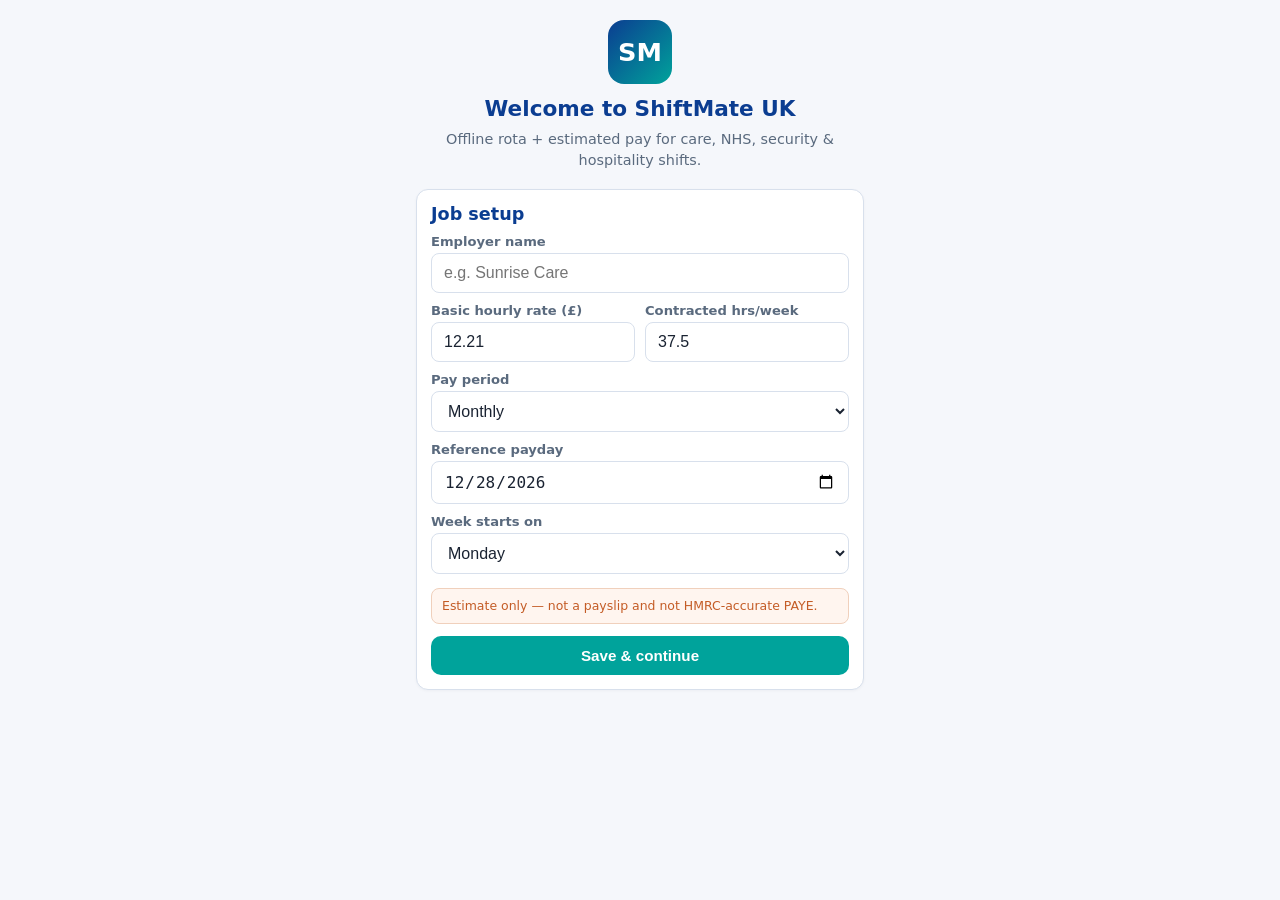
==== index.html @ 80d0e32c "ShiftMate UK web PWA v2" ====
<!DOCTYPE html>
<html lang="en-GB">
<head>
  <meta charset="UTF-8" />
  <meta name="viewport" content="width=device-width, initial-scale=1, viewport-fit=cover" />
  <meta name="theme-color" content="#0B3D91" />
  <meta name="description" content="ShiftMate UK — offline rota & estimated pay for UK shift workers" />
  <meta name="apple-mobile-web-app-capable" content="yes" />
  <meta name="apple-mobile-web-app-status-bar-style" content="black-translucent" />
  <link rel="manifest" href="manifest.webmanifest" />
  <link rel="icon" href="icon-192.png" type="image/png" />
  <link rel="apple-touch-icon" href="icon-192.png" />
  <title>ShiftMate UK</title>
  <link rel="stylesheet" href="styles.css" />
</head>
<body>
  <!-- Onboarding (shown when !onboardingComplete) -->
  <section id="onboarding-screen" class="hidden">
    <div class="hero">
      <div class="logo">SM</div>
      <h1>Welcome to ShiftMate UK</h1>
      <p class="muted">Offline rota + estimated pay for care, NHS, security &amp; hospitality shifts.</p>
    </div>
    <div class="card">
      <h2>Job setup</h2>
      <label for="ob-employer">Employer name</label>
      <input id="ob-employer" type="text" placeholder="e.g. Sunrise Care" autocomplete="organization" />

      <div class="row-2">
        <div>
          <label for="ob-rate">Basic hourly rate (£)</label>
          <input id="ob-rate" type="number" step="0.01" min="0" placeholder="12.21" />
        </div>
        <div>
          <label for="ob-hours">Contracted hrs/week</label>
          <input id="ob-hours" type="number" step="0.5" min="0" placeholder="37.5" />
        </div>
      </div>

      <label for="ob-period">Pay period</label>
      <select id="ob-period">
        <option value="WEEKLY">Weekly</option>
        <option value="FORTNIGHTLY">Fortnightly</option>
        <option value="FOUR_WEEKLY">Four-weekly</option>
        <option value="MONTHLY" selected>Monthly</option>
      </select>

      <label for="ob-payday">Reference payday</label>
      <input id="ob-payday" type="date" />

      <label for="ob-weekstart">Week starts on</label>
      <select id="ob-weekstart">
        <option value="MONDAY" selected>Monday</option>
        <option value="SUNDAY">Sunday</option>
        <option value="SATURDAY">Saturday</option>
      </select>

      <p class="disclaimer" style="margin-top:14px">Estimate only — not a payslip and not HMRC-accurate PAYE.</p>
      <div class="btn-row">
        <button type="button" class="btn block accent" id="ob-save">Save &amp; continue</button>
      </div>
    </div>
  </section>

  <!-- Main app shell -->
  <div id="app-shell" class="hidden">
    <header class="app-header">
      <h1>ShiftMate UK</h1>
      <div class="sub" id="header-sub">Local-only · offline</div>
    </header>

    <main>
      <!-- HOME -->
      <section id="screen-home" class="screen active">
        <div id="home-unlock-banner" class="card warn-border hidden"></div>
        <div class="card accent-border" id="dash-next">
          <h2>Next shift</h2>
          <p class="muted" id="dash-next-body">No upcoming shifts</p>
        </div>

        <div class="card">
          <h2>This pay period</h2>
          <p class="muted" id="dash-period-range">—</p>
          <div class="stat-grid" style="margin-top:10px">
            <div class="stat">
              <div class="label">Scheduled hrs</div>
              <div class="value" id="dash-sched-hrs">0</div>
            </div>
            <div class="stat">
              <div class="label">Worked hrs</div>
              <div class="value" id="dash-worked-hrs">0</div>
            </div>
            <div class="stat">
              <div class="label">Overtime hrs</div>
              <div class="value warn" id="dash-ot-hrs">0</div>
            </div>
            <div class="stat">
              <div class="label">Sleep-ins</div>
              <div class="value" id="dash-sleepins">0</div>
            </div>
            <div class="stat">
              <div class="label">Expected gross</div>
              <div class="value accent" id="dash-gross">£0.00</div>
            </div>
            <div class="stat">
              <div class="label">Est. take-home</div>
              <div class="value accent" id="dash-net">£0.00</div>
            </div>
          </div>
          <p class="muted" style="margin-top:10px" id="dash-payday">Payday: —</p>
          <p class="disclaimer">Estimate only — not a payslip and not HMRC-accurate PAYE.</p>
        </div>

        <div class="card" id="dash-deductions-card">
          <h2>Deductions (estimate)</h2>
          <div class="stat-grid">
            <div class="stat"><div class="label">Tax</div><div class="value" id="dash-tax">£0.00</div></div>
            <div class="stat"><div class="label">NI</div><div class="value" id="dash-ni">£0.00</div></div>
            <div class="stat"><div class="label">Pension</div><div class="value" id="dash-pension">£0.00</div></div>
            <div class="stat"><div class="label">Employer</div><div class="value" id="dash-employer" style="font-size:0.95rem">—</div></div>
          </div>
        </div>
      </section>

      <!-- ROTA -->
      <section id="screen-rota" class="screen">
        <div class="cal-nav">
          <button type="button" class="btn ghost sm" id="cal-prev" aria-label="Previous month">‹</button>
          <h2 id="cal-title">Month</h2>
          <button type="button" class="btn ghost sm" id="cal-next" aria-label="Next month">›</button>
        </div>
        <div class="cal-grid" id="cal-dows"></div>
        <div class="cal-grid" id="cal-grid" style="margin-top:4px"></div>

        <div id="rota-unlock-banner" class="card warn-border hidden"></div>
        <div class="card" style="margin-top:14px">
          <div style="display:flex;justify-content:space-between;align-items:center;gap:8px">
            <h2 id="day-title" style="margin:0">Day</h2>
            <button type="button" class="btn accent sm" id="btn-add-shift">+ Add</button>
          </div>
          <div id="day-shifts"></div>
        </div>

        <div class="card" id="copy-week-card">
          <h2>Copy week forward</h2>
          <p class="muted" id="copy-week-summary">Select a day to copy its week.</p>
          <label for="copy-week-n">Copy into the next N weeks</label>
          <input id="copy-week-n" type="number" min="1" max="52" value="1" />
          <div class="check-row">
            <input type="checkbox" id="copy-week-skip" checked />
            <label for="copy-week-skip">Skip dates that already have a shift</label>
          </div>
          <div class="btn-row">
            <button type="button" class="btn" id="btn-copy-week">Copy week</button>
          </div>
        </div>

        <div class="card" id="pattern-card">
          <h2>Repeating pattern</h2>
          <p class="muted">Fill a date range from a cycle such as 4-on-4-off, or build your own.</p>
          <div class="row-2">
            <div>
              <label for="pattern-start">From</label>
              <input id="pattern-start" type="date" />
            </div>
            <div>
              <label for="pattern-end">To</label>
              <input id="pattern-end" type="date" />
            </div>
          </div>
          <label for="pattern-preset">Pattern</label>
          <select id="pattern-preset">
            <option value="4-on-4-off" selected>4-on-4-off</option>
            <option value="4-on-3-off">4-on-3-off</option>
            <option value="5-on-2-off">5-on-2-off (weekdays)</option>
            <option value="custom">Custom cycle</option>
          </select>
          <div id="pattern-on-type-wrap">
            <label for="pattern-on-type">Shift type on working days</label>
            <select id="pattern-on-type"></select>
          </div>
          <div id="pattern-custom-wrap" class="hidden">
            <label>Custom cycle (repeats from the start date)</label>
            <div id="pattern-custom-rows"></div>
            <div class="btn-row">
              <button type="button" class="btn ghost sm" id="btn-pattern-add-slot">+ Add day to cycle</button>
            </div>
          </div>
          <div class="check-row">
            <input type="checkbox" id="pattern-skip" checked />
            <label for="pattern-skip">Skip dates that already have a shift</label>
          </div>
          <p class="muted" id="pattern-preview"></p>
          <div class="btn-row">
            <button type="button" class="btn" id="btn-apply-pattern">Apply pattern</button>
          </div>
        </div>
      </section>

      <!-- TYPES -->
      <section id="screen-types" class="screen">
        <div style="display:flex;justify-content:space-between;align-items:center;margin-bottom:10px">
          <h2 style="margin:0">Shift types</h2>
          <button type="button" class="btn accent sm" id="btn-add-type">+ Add</button>
        </div>
        <div class="card" id="types-list"></div>
      </section>

      <!-- JOB -->
      <section id="screen-job" class="screen">
        <div class="card">
          <h2>Job profile</h2>
          <label for="job-employer">Employer name</label>
          <input id="job-employer" type="text" />

          <div class="row-2">
            <div>
              <label for="job-rate">Basic hourly rate (£)</label>
              <input id="job-rate" type="number" step="0.01" min="0" />
            </div>
            <div>
              <label for="job-hours">Contracted hrs/week</label>
              <input id="job-hours" type="number" step="0.5" min="0" />
            </div>
          </div>

          <label for="job-period">Pay period</label>
          <select id="job-period">
            <option value="WEEKLY">Weekly</option>
            <option value="FORTNIGHTLY">Fortnightly</option>
            <option value="FOUR_WEEKLY">Four-weekly</option>
            <option value="MONTHLY">Monthly</option>
          </select>

          <label for="job-payday">Reference payday</label>
          <input id="job-payday" type="date" />

          <label for="job-weekstart">Week starts on</label>
          <select id="job-weekstart">
            <option value="MONDAY">Monday</option>
            <option value="SUNDAY">Sunday</option>
            <option value="SATURDAY">Saturday</option>
          </select>

          <h3 style="margin-top:16px;font-size:1rem">Tax / NI / pension (estimate)</h3>
          <div class="row-2">
            <div>
              <label for="job-allowance">Personal allowance (£)</label>
              <input id="job-allowance" type="number" step="1" />
            </div>
            <div>
              <label for="job-taxrate">Basic tax %</label>
              <input id="job-taxrate" type="number" step="0.1" />
            </div>
          </div>
          <div class="row-2">
            <div>
              <label for="job-ni">Employee NI %</label>
              <input id="job-ni" type="number" step="0.1" />
            </div>
            <div>
              <label for="job-nithresh">NI threshold (£/yr)</label>
              <input id="job-nithresh" type="number" step="1" />
            </div>
          </div>
          <label for="job-pension">Pension %</label>
          <input id="job-pension" type="number" step="0.1" />

          <p class="disclaimer">Estimate only — not a payslip and not HMRC-accurate PAYE.</p>
          <div class="btn-row">
            <button type="button" class="btn block" id="job-save">Save job</button>
          </div>
        </div>
        <div class="card">
          <h2>Data</h2>
          <p class="muted">All data stays in this browser (localStorage). No accounts, no backend.</p>
          <div class="btn-row">
            <button type="button" class="btn sm" id="btn-export-json">Export JSON</button>
            <button type="button" class="btn sm secondary" id="btn-export-csv">Export CSV</button>
            <button type="button" class="btn sm ghost" id="btn-import-json">Import JSON</button>
            <input type="file" id="import-json-file" accept="application/json,.json" class="hidden" />
          </div>
          <div class="btn-row">
            <button type="button" class="btn ghost danger sm" id="btn-reset">Reset all data</button>
          </div>
          <p class="muted" id="data-status"></p>
        </div>
      </section>

      <!-- UNLOCK (shown only when UNLOCK_ENABLED) -->
      <section id="screen-unlock" class="screen">
        <div class="card accent-border" id="unlock-card">
          <h2>Unlock ShiftMate</h2>
          <p class="muted">A one-off purchase on this device. Data stays in your browser — no account required.</p>
          <p class="price-tag"><span id="unlock-price">£4.99</span> <span class="muted" id="unlock-price-label">one-off</span></p>
          <ul class="unlock-list">
            <li>Full rota, not just the next 4 weeks</li>
            <li>Full estimated pay breakdown, including take-home</li>
          </ul>
          <div class="btn-row">
            <a class="btn accent" id="unlock-pay" href="#" rel="noopener noreferrer">Pay with Stripe</a>
          </div>
          <p class="muted" id="unlock-pay-note">After payment you’ll come back here and unlock automatically. If that doesn’t happen, paste the unlock code below.</p>
          <label for="unlock-code">Unlock code</label>
          <input id="unlock-code" type="text" autocomplete="off" spellcheck="false" placeholder="Paste your code" />
          <div class="btn-row">
            <button type="button" class="btn" id="unlock-apply">Unlock</button>
          </div>
          <p class="muted" id="unlock-status"></p>
        </div>
      </section>
    </main>

    <nav class="bottom-nav" id="bottom-nav" aria-label="Main">
      <button type="button" data-tab="home" class="active"><span class="ico">⌂</span>Home</button>
      <button type="button" data-tab="rota"><span class="ico">▦</span>Rota</button>
      <button type="button" data-tab="types"><span class="ico">☰</span>Types</button>
      <button type="button" data-tab="job"><span class="ico">⚙</span>Job</button>
      <button type="button" data-tab="unlock" class="hidden"><span class="ico">★</span>Unlock</button>
    </nav>
  </div>

  <!-- Shift modal -->
  <div class="modal-backdrop" id="shift-modal" role="dialog" aria-modal="true">
    <div class="modal">
      <button type="button" class="modal-close" id="shift-modal-close" aria-label="Close">×</button>
      <h2 id="shift-modal-title">Add shift</h2>
      <input type="hidden" id="shift-id" />

      <label for="shift-type">Shift type</label>
      <select id="shift-type"></select>

      <label for="shift-title">Title</label>
      <input id="shift-title" type="text" />

      <label for="shift-date">Calendar date</label>
      <input id="shift-date" type="date" />

      <div class="row-2">
        <div>
          <label for="shift-start">Scheduled start</label>
          <input id="shift-start" type="datetime-local" />
        </div>
        <div>
          <label for="shift-end">Scheduled end</label>
          <input id="shift-end" type="datetime-local" />
        </div>
      </div>

      <div class="row-2">
        <div>
          <label for="shift-worked-start">Worked start</label>
          <input id="shift-worked-start" type="datetime-local" />
        </div>
        <div>
          <label for="shift-worked-end">Worked end</label>
          <input id="shift-worked-end" type="datetime-local" />
        </div>
      </div>

      <label for="shift-break">Unpaid break (minutes)</label>
      <input id="shift-break" type="number" min="0" step="5" />

      <label for="shift-leave">Leave type</label>
      <select id="shift-leave">
        <option value="NONE">None (worked / scheduled)</option>
        <option value="SICKNESS">Sickness</option>
        <option value="ANNUAL_LEAVE">Annual leave</option>
        <option value="UNPAID_LEAVE">Unpaid leave</option>
      </select>

      <div class="check-row">
        <input type="checkbox" id="shift-sleepin" />
        <label for="shift-sleepin">Sleep-in</label>
      </div>

      <label for="shift-bh">Bank holiday override</label>
      <select id="shift-bh">
        <option value="">Auto (England &amp; Wales list)</option>
        <option value="true">Force bank holiday</option>
        <option value="false">Force not bank holiday</option>
      </select>

      <label for="shift-notes">Notes</label>
      <textarea id="shift-notes" placeholder="Optional"></textarea>

      <div id="shift-pay-preview" class="muted" style="margin-top:10px"></div>

      <div class="btn-row">
        <button type="button" class="btn accent" id="shift-save">Save</button>
        <button type="button" class="btn ghost" id="shift-cancel">Cancel</button>
        <button type="button" class="btn danger sm hidden" id="shift-delete">Delete</button>
      </div>
    </div>
  </div>

  <!-- Type modal -->
  <div class="modal-backdrop" id="type-modal" role="dialog" aria-modal="true">
    <div class="modal">
      <button type="button" class="modal-close" id="type-modal-close" aria-label="Close">×</button>
      <h2 id="type-modal-title">Shift type</h2>
      <input type="hidden" id="type-id" />

      <label for="type-name">Name</label>
      <input id="type-name" type="text" />

      <div class="row-2">
        <div>
          <label for="type-start">Default start</label>
          <input id="type-start" type="time" />
        </div>
        <div>
          <label for="type-end">Default end</label>
          <input id="type-end" type="time" />
        </div>
      </div>

      <label for="type-break">Unpaid break (minutes)</label>
      <input id="type-break" type="number" min="0" step="5" />

      <label for="type-rate">Hourly rate override (£, blank = job rate)</label>
      <input id="type-rate" type="number" step="0.01" min="0" placeholder="Inherit job rate" />

      <div class="check-row">
        <input type="checkbox" id="type-night" />
        <label for="type-night">Night enhancement</label>
      </div>
      <div class="row-2">
        <div>
          <label for="type-night-start">Night start</label>
          <input id="type-night-start" type="time" value="20:00" />
        </div>
        <div>
          <label for="type-night-end">Night end</label>
          <input id="type-night-end" type="time" value="06:00" />
        </div>
      </div>
      <label for="type-night-rate">Night enhancement £/hr</label>
      <input id="type-night-rate" type="number" step="0.01" min="0" />

      <div class="check-row">
        <input type="checkbox" id="type-sleep" />
        <label for="type-sleep">Sleep-in enabled</label>
      </div>
      <label for="type-sleep-amt">Sleep-in fixed amount (£)</label>
      <input id="type-sleep-amt" type="number" step="0.01" min="0" />

      <label for="type-bh-mult">Bank holiday multiplier</label>
      <input id="type-bh-mult" type="number" step="0.1" min="0" value="1" />

      <div class="row-2">
        <div>
          <label for="type-ot-thresh">OT threshold (hrs)</label>
          <input id="type-ot-thresh" type="number" step="0.5" min="0" placeholder="Optional" />
        </div>
        <div>
          <label for="type-ot-mult">OT multiplier</label>
          <input id="type-ot-mult" type="number" step="0.1" min="0" value="1.5" />
        </div>
      </div>

      <div class="btn-row">
        <button type="button" class="btn accent" id="type-save">Save</button>
        <button type="button" class="btn ghost" id="type-cancel">Cancel</button>
        <button type="button" class="btn danger sm hidden" id="type-delete">Delete</button>
      </div>
    </div>
  </div>

  <script src="config.js"></script>
  <script src="pay.js"></script>
  <script src="rota.js"></script>
  <script src="unlock.js"></script>
  <script src="app.js"></script>
</body>
</html>
---- styles.css ----
:root {
  --primary: #0B3D91;
  --secondary: #1B6CA8;
  --accent: #00A39B;
  --warn: #C45C26;
  --bg: #F5F7FB;
  --surface: #ffffff;
  --text: #1a2332;
  --muted: #5a6a7e;
  --border: #d8e0ec;
  --danger: #b42318;
  --radius: 12px;
  --nav-h: 64px;
  --safe-bottom: env(safe-area-inset-bottom, 0px);
  font-family: system-ui, -apple-system, "Segoe UI", Roboto, Ubuntu, sans-serif;
}

*, *::before, *::after { box-sizing: border-box; }

html, body {
  margin: 0;
  padding: 0;
  background: var(--bg);
  color: var(--text);
  min-height: 100%;
  -webkit-tap-highlight-color: transparent;
}

body {
  padding-bottom: calc(var(--nav-h) + var(--safe-bottom) + 8px);
}

h1, h2, h3 { margin: 0 0 0.5rem; font-weight: 700; color: var(--primary); }
h1 { font-size: 1.35rem; }
h2 { font-size: 1.1rem; }
p { margin: 0.4rem 0; line-height: 1.45; }

.app-header {
  background: linear-gradient(135deg, var(--primary), var(--secondary));
  color: #fff;
  padding: 14px 16px 12px;
  position: sticky;
  top: 0;
  z-index: 20;
  box-shadow: 0 2px 8px rgba(11, 61, 145, 0.25);
}
.app-header h1 { color: #fff; margin: 0; font-size: 1.2rem; }
.app-header .sub { opacity: 0.85; font-size: 0.8rem; margin-top: 2px; }

.screen { display: none; padding: 14px 14px 24px; max-width: 560px; margin: 0 auto; }
.screen.active { display: block; }

.card {
  background: var(--surface);
  border-radius: var(--radius);
  padding: 14px;
  margin-bottom: 12px;
  border: 1px solid var(--border);
  box-shadow: 0 1px 3px rgba(26, 35, 50, 0.04);
}
.card.accent-border { border-left: 4px solid var(--accent); }
.card.warn-border { border-left: 4px solid var(--warn); }

.muted { color: var(--muted); font-size: 0.9rem; }
.disclaimer {
  font-size: 0.78rem;
  color: var(--warn);
  background: #fff5ef;
  border: 1px solid #f0d0bc;
  border-radius: 8px;
  padding: 8px 10px;
  margin-top: 10px;
}

.stat-grid {
  display: grid;
  grid-template-columns: 1fr 1fr;
  gap: 10px;
}
.stat {
  background: #f0f4fa;
  border-radius: 10px;
  padding: 10px;
}
.stat .label { font-size: 0.75rem; color: var(--muted); text-transform: uppercase; letter-spacing: 0.03em; }
.stat .value { font-size: 1.15rem; font-weight: 700; color: var(--primary); margin-top: 2px; }
.stat .value.accent { color: var(--accent); }
.stat .value.warn { color: var(--warn); }

label {
  display: block;
  font-size: 0.82rem;
  font-weight: 600;
  color: var(--muted);
  margin: 10px 0 4px;
}
input, select, textarea {
  width: 100%;
  padding: 10px 12px;
  border: 1px solid var(--border);
  border-radius: 8px;
  font-size: 1rem;
  background: #fff;
  color: var(--text);
}
input:focus, select:focus, textarea:focus {
  outline: 2px solid var(--accent);
  outline-offset: 1px;
  border-color: var(--accent);
}
textarea { min-height: 64px; resize: vertical; }
.row-2 {
  display: grid;
  grid-template-columns: 1fr 1fr;
  gap: 10px;
}
.check-row {
  display: flex;
  align-items: center;
  gap: 8px;
  margin-top: 10px;
}
.check-row input { width: auto; }
.check-row label { margin: 0; font-weight: 500; color: var(--text); }

.btn {
  display: inline-flex;
  align-items: center;
  justify-content: center;
  gap: 6px;
  border: none;
  border-radius: 10px;
  padding: 11px 16px;
  font-size: 0.95rem;
  font-weight: 600;
  cursor: pointer;
  background: var(--primary);
  color: #fff;
}
.btn:active { transform: scale(0.98); }
.btn.secondary { background: var(--secondary); }
.btn.accent { background: var(--accent); }
.btn.ghost {
  background: transparent;
  color: var(--primary);
  border: 1px solid var(--border);
}
.btn.warn { background: var(--warn); }
.btn.danger { background: var(--danger); }
.btn.block { width: 100%; }
.btn.sm { padding: 7px 12px; font-size: 0.85rem; }
.btn-row { display: flex; flex-wrap: wrap; gap: 8px; margin-top: 12px; }

.bottom-nav {
  position: fixed;
  left: 0; right: 0; bottom: 0;
  height: calc(var(--nav-h) + var(--safe-bottom));
  padding-bottom: var(--safe-bottom);
  background: var(--surface);
  border-top: 1px solid var(--border);
  display: flex;
  z-index: 30;
  box-shadow: 0 -2px 10px rgba(0,0,0,0.05);
}
.bottom-nav button {
  flex: 1;
  border: none;
  background: transparent;
  color: var(--muted);
  font-size: 0.72rem;
  font-weight: 600;
  padding: 8px 4px;
  display: flex;
  flex-direction: column;
  align-items: center;
  gap: 2px;
  cursor: pointer;
}
.bottom-nav button .ico { font-size: 1.25rem; line-height: 1; }
.bottom-nav button.active { color: var(--primary); }
.bottom-nav.hidden { display: none; }

/* Calendar */
.cal-nav {
  display: flex;
  align-items: center;
  justify-content: space-between;
  margin-bottom: 10px;
}
.cal-nav h2 { margin: 0; font-size: 1.05rem; }
.cal-grid {
  display: grid;
  grid-template-columns: repeat(7, 1fr);
  gap: 4px;
}
.cal-dow {
  text-align: center;
  font-size: 0.7rem;
  font-weight: 700;
  color: var(--muted);
  padding: 4px 0;
}
.cal-day {
  aspect-ratio: 1;
  border: 1px solid transparent;
  border-radius: 10px;
  background: #fff;
  display: flex;
  flex-direction: column;
  align-items: center;
  justify-content: center;
  font-size: 0.85rem;
  cursor: pointer;
  position: relative;
  padding: 0;
  color: var(--text);
}
.cal-day.other { opacity: 0.35; }
.cal-day.today { border-color: var(--accent); font-weight: 700; }
.cal-day.selected { background: var(--primary); color: #fff; }
.cal-day.has-shift::after {
  content: '';
  width: 5px; height: 5px;
  border-radius: 50%;
  background: var(--accent);
  margin-top: 2px;
}
.cal-day.selected.has-shift::after { background: #fff; }
.cal-day.bh { color: var(--warn); }

.list-item {
  display: flex;
  justify-content: space-between;
  align-items: flex-start;
  gap: 10px;
  padding: 12px 0;
  border-bottom: 1px solid var(--border);
}
.list-item:last-child { border-bottom: none; }
.list-item .title { font-weight: 600; }
.list-item .meta { font-size: 0.85rem; color: var(--muted); }
.badge {
  display: inline-block;
  font-size: 0.7rem;
  font-weight: 700;
  padding: 2px 7px;
  border-radius: 999px;
  background: #e8f0ff;
  color: var(--primary);
}
.badge.leave { background: #fff0e8; color: var(--warn); }
.badge.sleep { background: #e6f7f6; color: var(--accent); }

.modal-backdrop {
  display: none;
  position: fixed;
  inset: 0;
  background: rgba(10, 20, 40, 0.45);
  z-index: 40;
  align-items: flex-end;
  justify-content: center;
  padding: 0;
}
.modal-backdrop.open { display: flex; }
.modal {
  background: var(--surface);
  width: 100%;
  max-width: 560px;
  max-height: 92vh;
  overflow: auto;
  border-radius: 16px 16px 0 0;
  padding: 16px 16px calc(16px + var(--safe-bottom));
  animation: slideUp 0.2s ease;
}
@keyframes slideUp {
  from { transform: translateY(40px); opacity: 0.6; }
  to { transform: translateY(0); opacity: 1; }
}
.modal h2 { margin-bottom: 8px; }
.modal-close {
  float: right;
  background: transparent;
  border: none;
  font-size: 1.4rem;
  color: var(--muted);
  cursor: pointer;
  line-height: 1;
}

.empty {
  text-align: center;
  padding: 24px 12px;
  color: var(--muted);
}

#onboarding-screen {
  max-width: 480px;
  margin: 0 auto;
  padding: 20px 16px 40px;
}
#onboarding-screen .hero {
  text-align: center;
  margin-bottom: 18px;
}
#onboarding-screen .hero .logo {
  width: 64px; height: 64px;
  border-radius: 16px;
  background: linear-gradient(135deg, var(--primary), var(--accent));
  margin: 0 auto 12px;
  display: flex; align-items: center; justify-content: center;
  color: #fff; font-size: 1.6rem; font-weight: 800;
}

.hidden { display: none !important; }

@media (min-width: 600px) {
  .modal-backdrop { align-items: center; padding: 24px; }
  .modal { border-radius: 16px; max-height: 85vh; }
}

a.btn {
  text-decoration: none;
  color: #fff;
}
a.btn.ghost { color: var(--primary); }
a.btn[aria-disabled="true"],
.btn:disabled,
a.btn.is-disabled {
  opacity: 0.5;
  pointer-events: none;
  cursor: not-allowed;
}

.price-tag {
  font-size: 1.6rem;
  font-weight: 800;
  color: var(--primary);
  margin: 8px 0 4px;
}
.unlock-list {
  margin: 8px 0 4px;
  padding-left: 1.15rem;
  color: var(--text);
  font-size: 0.95rem;
}
.unlock-list li { margin: 4px 0; }

.cal-day.locked { opacity: 0.55; }
.cal-day.locked::before {
  content: '';
}

.locked-value {
  font-size: 0.95rem;
  color: var(--muted);
  font-weight: 600;
}

.cycle-row {
  display: grid;
  grid-template-columns: 2.2rem 1fr auto;
  gap: 8px;
  align-items: center;
  margin-top: 8px;
}
.cycle-row .cycle-day {
  font-size: 0.8rem;
  font-weight: 700;
  color: var(--muted);
  text-align: center;
}

.status-ok { color: var(--accent); font-size: 0.9rem; margin-top: 8px; }
.status-err { color: var(--danger); font-size: 0.9rem; margin-top: 8px; }

#unlock-status.status-ok,
#unlock-status.status-err,
#data-status.status-ok,
#data-status.status-err { display: block; }
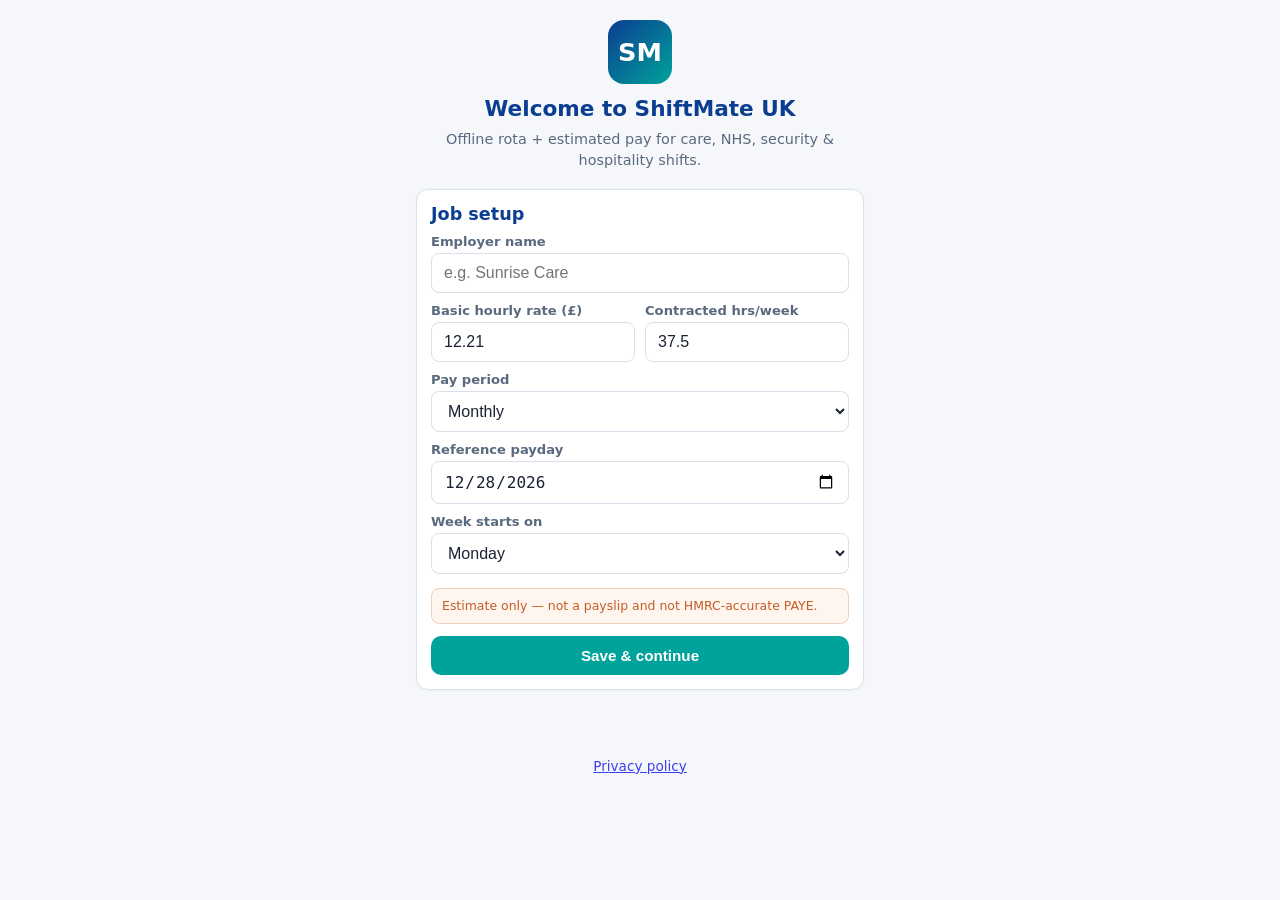
==== commit a096b0d4: "Add privacy policy" ====
--- a/index.html
+++ b/index.html
@@ -472,5 +472,6 @@
   <script src="rota.js"></script>
   <script src="unlock.js"></script>
   <script src="app.js"></script>
+<footer style="text-align:center;font-size:.85rem;padding:1rem;opacity:.75"><a href="privacy.html">Privacy policy</a></footer>
 </body>
 </html>
